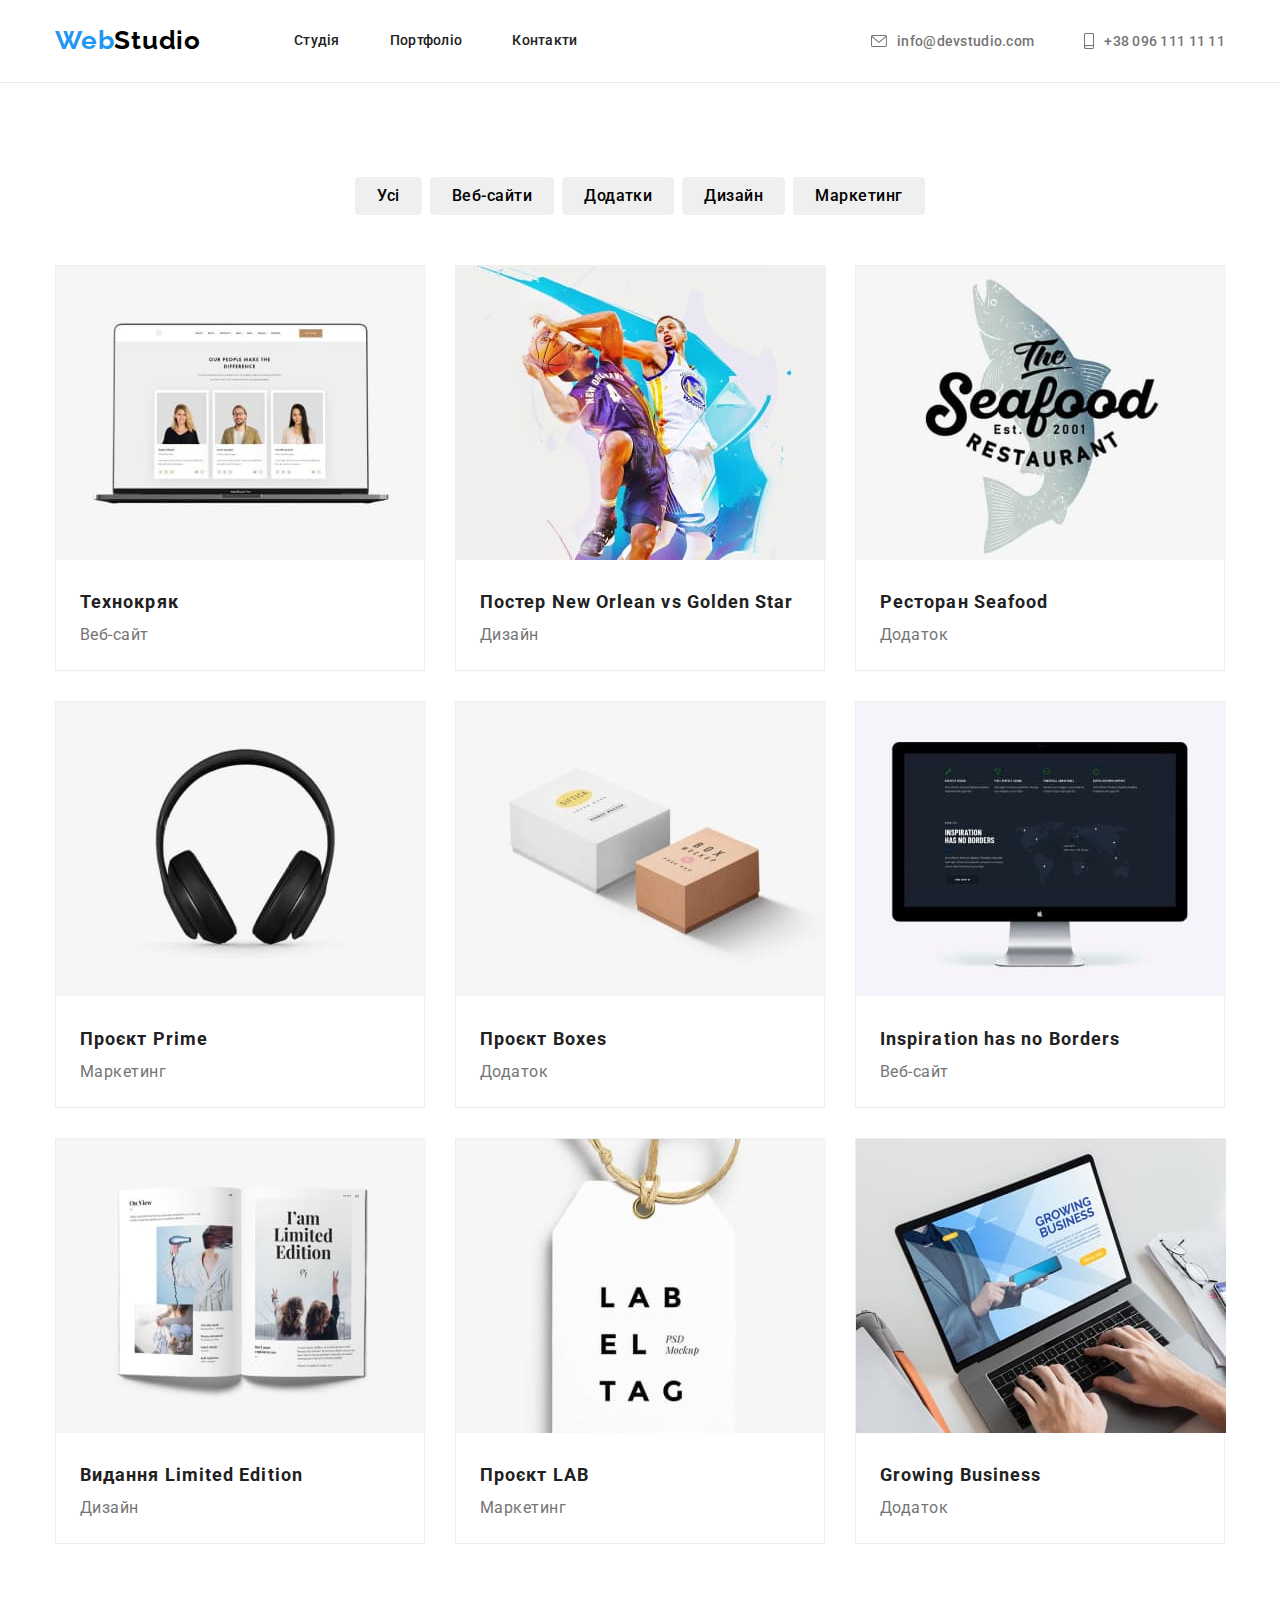
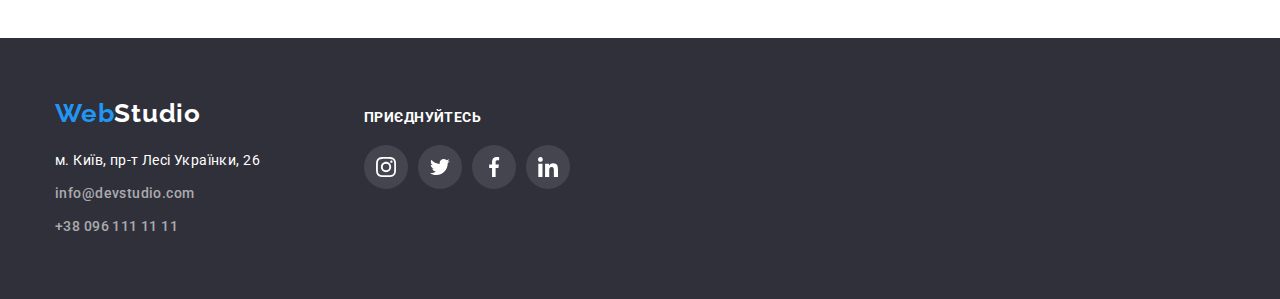
==== portfolio.html @ 9c5e0856 "upd" ====
<!DOCTYPE html>
<html lang="en">
  <head>
    <meta charset="UTF-8" />
    <meta http-equiv="X-UA-Compatible" content="IE=edge" />
    <meta name="viewport" content="width=device-width, initial-scale=1.0" />
    <title>Портфоліо</title>
    <link
      href="https://fonts.googleapis.com/css2?family=Raleway:wght@700&family=Roboto:wght@400;500;700;900&display=swap"
      rel="stylesheet"
    />
    <link rel="stylesheet" href="https://cdnjs.cloudflare.com/ajax/libs/modern-normalize/1.1.0/modern-normalize.min.css"> 
    <link href="./css/styles.css" rel="stylesheet" type="text/css" />
  </head>
  <body>
    <header class="head-border">
      <div class="container header">
        <nav class="site-nav">
          <a href="" class="site-logo"
            >Web<span class="studio-header">Studio</span></a
          >
          <ul class="site-nav list">
            <li><a href="./index.html" class="link">Студія</a></li>
            <li><a href="./portfolio.html" class="link">Портфоліо</a></li>
            <li><a href="" class="link">Контакти</a></li>
          </ul>
        </nav>
        <ul class="auth-nav">
          <li class="item">
            <a 
            href="mailto:info@devstudio.com" class="contact top-contact"
              ><svg class="mail-icon">
                <use href="./images/symbol-defs.svg#icon-envelope"></use>
                </svg><span contsct-text>info@devstudio.com</span> 
              </a
            >
          </li>
          <li class="item">
            <a 
            href="tel:+380961111111" class="contact top-contact" >
            <svg class="tel-icon">
              <use href="./images/symbol-defs.svg#icon-smartphone"></use>
              </svg><span class="contact-text">+38 096 111 11 11</span> </a>
          </li>
        </ul>
      </div>
    </header>
    <main>
      <section class="section portfolio-section">
            <div class="container">
              <ul class="list port-btn">
                <li><button type="button" class="button hover-btn">Усі</button></li>
                <li><button type="button" class="button hover-btn">Веб-сайти</button></li>
                <li><button type="button" class="button hover-btn">Додатки</button></li>
                <li><button type="button" class="button hover-btn">Дизайн</button></li>
                <li><button type="button" class="button hover-btn">Маркетинг</button></li>
              </ul>
                      <ul class="list portfolio-list">
                  <li class="item port-flex">
                      <div class="studio-work">
                        <a href=""
                          ><img width: 370px; height: 294px; src="./images/techno.jpg"
                          alt="Технокряк">
                          <div class="port-name">
                            <h2 class="portfolio-title">Технокряк</h2>
                            <p class="portfolio-text">Веб-сайт</p>
                          </div>
                        </a>
                      </div>
                  </li>
              <li class="item port-flex">
                <div class="studio-work">
                  <a href=""
                    ><img width: 370px; height: 294px; src="./images/neworlean.jpg"
                    alt="Постер New Orlean vs Golden Star">
                    <div class="port-name">
                      <h2 class="portfolio-title">Постер New Orlean vs Golden Star</h2>
                      <p class="portfolio-text">Дизайн</p>
                    </div>
                  </a>
                </div>
              </li>
              <li class="item port-flex">
                <div class="studio-work">
                  <a href=""
                    ><img width: 370px; height: 294px; src="./images/seafood.jpg"
                    alt="Ресторан Seafood">
                    <div class="port-name">
                      <h2 class="portfolio-title">Ресторан Seafood</h2>
                      <p class="portfolio-text">Додаток</p>
                    </div>
                  </a>
                </div>
              </li>
              <li class="item port-flex">
                <div class="studio-work">
                  <a href=""
                    ><img width: 370px; height: 294px; src="./images/prime.jpg"
                    alt="Проєкт Prime">
                    <div class="port-name">
                      <h2 class="portfolio-title">Проєкт Prime</h2>
                      <p class="portfolio-text">Маркетинг</p>
                    </div>
                  </a>
                </div>
              </li>
              <li class="item port-flex">
                <div class="studio-work">
                  <a href=""
                    ><img width: 370px; height: 294px; src="./images/boxes.jpg"
                    alt="Проєкт Boxes">
                    <div class="port-name">
                      <h2 class="portfolio-title">Проєкт Boxes</h2>
                      <p class="portfolio-text">Додаток</p>
                    </div>
                  </a>
                </div>
              </li>
              <li class="item port-flex">
                  <div class="studio-work">
                    <a href=""
                      ><img width: 370px; height: 294px; src="./images/inspiration.jpg"
                      alt="Inspiration has no Borders">
                      <div class="port-name">
                        <h2 class="portfolio-title">Inspiration has no Borders</h2>
                        <p class="portfolio-text">Веб-сайт</p>
                      </div>
                    </a>
                  </div>
              </li>
              <li class="item port-flex">
                <div class="studio-work">
                  <a href=""
                    ><img width: 370px; height: 294px;
                    src="./images/limitededition.jpg" alt="Видання Limited Edition">
                    <div class="port-name">
                      <h2 class="portfolio-title">Видання Limited Edition</h2>
                      <p class="portfolio-text">Дизайн</p>
                    </div>
                  </a>
                <div>
                </div >
              </li>
              <li class="item port-flex">
                <div class="studio-work">
                  <a href=""
                    ><img width: 370px; height: 294px; src="./images/lab.jpg"
                    alt="Проєкт LAB">
                    <div class="port-name">
                      <h2 class="portfolio-title">Проєкт LAB</h2>
                      <p class="portfolio-text">Маркетинг</p>
                    </div>
                  </a>
                </div>
              </li>
              <li class="item port-flex">
                <div class="studio-work">
                  <a href=""
                    ><img width: 370px; height: 294px; src="./images/bussines.jpg"
                    alt="Growing Business">
                    <div class="port-name">
                      <h2 class="portfolio-title">Growing Business</h2>
                      <p class="portfolio-text">Додаток</p>
                    </div>
                  </a>
                </div>
              </li>
                      </ul>
            </div>
          </section>
    </main>
    <footer class="footer">
      <div class="container footer-divs ">
        <div class="div1">
          <a href="" class="logo-footer site-logo"
            >Web<span class="studio-footer">Studio</span></a
          >
          <address class="addres-fotter address">
            м. Київ, пр-т Лесі Українки, 26
          </address>
          <a href="mailto:info@devstudio.com" class="mail contact-footer contact"
            >info@devstudio.com</a
          >
          <a href="tel:+380961111111" class="contact-footer contact"
            >+38 096 111 11 11</a
          >
        </div>
          <div class="div2">
            <h4 class="footer-header">Приєднуйтесь</h4>
            <ul class="social-list">
              <li class="social-item">
                <a class="social-link foot-link link"
                 href="https://www.instagram.com"
                target="_blank"
                rel="nofollow noopener noreferrer"
                aria-label="instagram icon">
              <svg class="social-icon foot-icon">
              <use href="./images/symbol-defs.svg#icon-instagram-2"></use>
              </svg>
            </a>
              </li>
              <li class="social-item">
                <a class="social-link foot-link link" href="https://twitter.com"
                target="_blank"
                rel="nofollow noopener noreferrer"
                aria-label="twitter icon">
              <svg class="social-icon foot-icon">
              <use href="./images/symbol-defs.svg#icon-twitter"></use>
              </svg>
            </a>
              </li>
              <li class="social-item">
                <a class="social-link foot-link link" href="https://www.facebook.com"
                target="_blank"
                rel="nofollow noopener noreferrer"
                aria-label="facebook icon">
              <svg class="social-icon foot-icon">
              <use href="./images/symbol-defs.svg#icon-facebook-1"></use>
              </svg>
            </a>
              </li>
              <li class="social-item">
                <a class="social-link foot-link link" href="https://www.linkedin.com"
                target="_blank"
                rel="nofollow noopener noreferrer"
                aria-label="linkedin icon">
              <svg class="social-icon foot-icon">
              <use href="./images/symbol-defs.svg#icon-linkedin-1"></use>
              </svg>
            </a>
              </li>
            </ul>
          </div>
      </div>
    </footer>
  </body>
</html>
---- css/styles.css ----
:root {
  --primary-text-color: #757575;
  --title-text-color: #212121;
  --accent-color: #2196f3;
  --primary-white-color: #ffffff;
  --secondary-bg-color: #f5f4fa;
}

body {
  background-color: var(--primary-white-color);
  color: var(--primary-text-color);
  font-family: "Roboto", "Arial", sans-serif;
}
h1,
h2,
h3,
h4,
h5,
h6,
p {
  margin: 0px;
}
a {
  text-decoration: none;
}
.list {
  list-style: none;
}
.footer {
  background-color: #2f303a;
}
.section {
  padding-top: 94px;
  padding-bottom: 94px;
}
.hero-title {
  color: var(--primary-white-color);
  font-weight: 900;
  font-size: 44px;
  line-height: 1.36;
  text-align: center;
  letter-spacing: 0.06em;
  text-transform: uppercase;

  width: 696px;
  margin-left: auto;
  margin-right: auto;
  margin-bottom: 30px;
}

h1 {
  margin-top: 0px;
}
h2 {
  color: var(--title-text-color);
  font-size: 36px;
  line-height: 1.17;
  text-align: center;
  letter-spacing: 0.03em;
}
h3 {
  color: var(--title-text-color);
  font-weight: 700;
}
ul {
  margin: 0;
  padding: 0;
  list-style: none;
}
.portfolio p {
  color: var(--primary-text-color);
  font-size: 16px;
  line-height: 1.88;
  letter-spacing: 0.03em;
}

.button {
  cursor: pointer;
  font-weight: 500;
  font-size: 16px;
  line-height: 1.63;
  text-align: center;
  letter-spacing: 0.03em;
  padding-left: 22px;
  padding-right: 22px;

  min-height: 38px;

  border: 0px;

  border-radius: 4px;
}
.list .port-btn {
  margin-bottom: 50px;
}
.btn {
  text-align: center;
}

.button:hover {
  font-weight: 500;
  font-size: 16px;
  line-height: 1.83;
  text-align: center;
  letter-spacing: 0.03em;
  background-color: var(--accent-color);
  color: var(--primary-white-color);
  box-shadow: 0px 4px 4px rgba(0, 0, 0, 0.15);
  border-radius: 4px;
}
.button:active {
  font-weight: 500;
  font-size: 16px;
  line-height: 1.83;
  text-align: center;
  letter-spacing: 0.03em;
  background-color: var(--accent-color);
  color: var(--primary-white-color);
  box-shadow: 0px 4px 4px rgba(0, 0, 0, 0.15);
  border-radius: 4px;
}
.site-logo {
  color: var(--accent-color);
  font-family: "Raleway";
  font-weight: 700;
  font-size: 26px;
  line-height: 1.2;
  letter-spacing: 0.03em;
  display: block;
  margin-right: 93px;
}
.studio-header {
  color: #000000;
}
.studio-footer {
  color: var(--primary-white-color);
}
.contact {
  color: var(--primary-text-color);
  font-weight: 500;
  font-size: 14px;
  line-height: 1.15;
  letter-spacing: 0.02em;
}
.site-nav {
  font-weight: 500;
  font-size: 14px;
  line-height: 1.15;
  letter-spacing: 0.02em;
  display: flex;
  align-items: center;
}
.site-nav li {
  margin-right: 50px;
}
.site-nav li:last-child {
  margin-right: 0;
}

.hero {
  background-color: #2f303a;
}
.hero button {
  color: var(--primary-white-color);
  background-color: var(--accent-color);
  font-weight: 700;
}

.team {
  background-color: #f5f4fa;
}
.team h3 {
  font-weight: 500;
  font-size: 16px;
  line-height: 1.19;
  text-align: center;
  letter-spacing: 0.03em;
}
.team p {
  font-size: 16px;
  line-height: 19px;
  text-align: center;
  letter-spacing: 0.03em;
}
.about h3 {
  font-size: 14px;
  line-height: 1.15;
  letter-spacing: 0.03em;
  text-transform: uppercase;
}
.about-header {
  margin-bottom: 10px;
  margin-top: 30px;
}
.about p {
  font-size: 14px;
  line-height: 1.71;
  letter-spacing: 0.03em;
}
.contact:hover {
  color: var(--accent-color);
}
.contact:focus {
  color: var(--accent-color);
}
.site-nav .link {
  color: var(--title-text-color);
  display: block;
  padding-top: 32px;
  padding-bottom: 32px;
  border-bottom: 2px solid transparent;
}
.site-nav .link:hover {
  color: var(--accent-color);
  border-radius: px;
  border-bottom: 2px solid #2196f3;
}
.site-nav .link:focus {
  color: var(--accent-color);
}

.address {
  color: var(--primary-white-color);
  font-style: normal;
  font-size: 14px;
  line-height: 1.71;
  letter-spacing: 0.03em;
}
.contact-footer {
  font-size: 14px;
  line-height: 1.71;
  letter-spacing: 0.03em;
  color: rgba(255, 255, 255, 0.6);
}
.hero .button {
  font-weight: 700;
}
.auth-nav {
  display: flex;
  margin-left: auto;
}
.auth-nav .item + .item {
  margin-left: 50px;
}
.header {
  display: flex;
  align-items: center;
}
.portfolio-text {
  color: #757575;
  font-weight: 400;
  font-size: 16px;
  line-height: 30px;
  letter-spacing: 0.03em;
}
.portfolio-title {
  font-size: 18px;
  line-height: 36px;
  letter-spacing: 0.06em;
}
.portfolio-list {
  display: flex;
  flex-wrap: wrap;
}
.portfolio-list .portfolio-title {
  text-align: left;
}
.port-name {
  padding-top: 20px;
  padding-bottom: 20px;
  padding-left: 24px;
  padding-right: 24px;
}

.port-btn {
  display: flex;
  align-items: center;
  justify-content: center;
  margin-bottom: 50px;
}
.port-btn li:not(:last-child) {
  margin-right: 8px;
}
.port-flex {
  margin-right: 30px;
}
.port-flex:nth-child(3n) {
  margin-right: 0;
}

.container {
  width: 1200px;
  margin-left: auto;
  margin-right: auto;
  padding-left: 15px;
  padding-right: 15px;
}
.work-header {
  margin-top: 0px;
  margin-bottom: 50px;
}
.work-list {
  display: flex;
  gap: 30px;
}
.about-list {
  display: flex;
  gap: 30px;
}
.team-list {
  display: flex;
  gap: 30px;
}
.footer {
  padding-top: 60px;
  padding-bottom: 60px;
  display: flex;
}
.logo-footer {
  margin-bottom: 20px;
}
.addres-fotter {
  margin-bottom: 9px;
}
.contact-footer {
  display: flex;
  flex-wrap: wrap;
}
.mail {
  margin-bottom: 9px;
}
.studio-work {
  border-top: none;
  border: 1px solid #eeeeee;
  width: 370px;
}
.port-flex:nth-child(-n + 6) {
  margin-bottom: 30px;
}

.name-header {
  margin-bottom: 10px;
}
.btn-section {
  margin-bottom: 50px;
  padding-bottom: 0px;
}
.portfolio-section {
  padding-top: 94px;
}
.btn-size {
  margin-left: 22px;
  margin-right: 22px;
}
.hero-btn {
  padding-top: 10px;
  padding-bottom: 10px;
  padding-left: 32px;
  padding-right: 32px;
  min-width: 216px;
  min-height: 50px;
}
.hero {
  padding-top: 200px;
  padding-bottom: 200px;
}
.btn-title {
  margin-left: 32px;
  margin-right: 32px;
}

.head-border {
  border-bottom: 1px solid #ececec;
}
.about {
  padding-bottom: 0px;
}
.li-width {
  width: 270px;
  
}
.team-text {
  padding-top: 30px;
  padding-bottom: 30px;
}

.hero {
  background-image: linear-gradient(
      to right,
      rgba(47, 48, 58, 0.4),
      rgba(47, 48, 58, 0.4)
    ),
    url("../images/herobackground.jpg");
  max-width: 1600px;
  background-position: center;
  background-repeat: no-repeat;
  background-size: cover;
  margin-left: auto;
  margin-right: auto;
}

.social-list {
  display: flex;
  justify-content: center;
  gap: 10px;
  margin-top: 16px;
}

.social-link {
  width: 44px;
  height: 44px;
  background-color: #ffffff;
  border-radius: 50%;
  display: flex;
  align-items: center;
  justify-content: center;
}

.social-icon {
  width: 20px;
  height: 20px;
  fill: #afb1b8;
}
.social-link:hover,
.social-link:focus {
  background-color: #2196f3;
}
.social-link:hover .social-icon {
  fill: #ffffff;
}
.social-link:focus .social-icon {
  fill: #ffffff;
}
.client-icon {
  width: 106px;
  height: 60px;
}
.client-header {
  text-align: center;
  font-weight: 700;
  font-size: 36px;
  line-height: 42px;
  text-align: center;
  letter-spacing: 0.03em;
  margin-left: auto;
  margin-right: auto;
  margin-bottom: 50px;
}
.client-list {
  display: flex;
  align-items: center;
  justify-content: center;
  gap: 30px;
}
.client-link {
  display: flex;
  align-items: center;
  justify-content: center;
  border: 1px solid #afb1b8;
  border-radius: 4px;
  color: #afb1b8;
  width: 170px;
  height: 92px;
  justify-content: center;
  align-items: center;
}
.client-icon {
  fill: currentColor;
}
.client-link:hover,
.client-link:focus {
  border-color: #2196f3;
  color: #2196f3;
}
.mail-icon {
  width: 16px;
  height: 12px;
  fill: #757575;
  margin-right: 10px;
}
.tel-icon {
  width: 10px;
  height: 16px;
  fill: #757575;
  margin-right: 10px;
}
.top-contact {
  display: flex;
  align-items: center;
}
.contact:hover .tel-icon {
  fill: #2196f3;
}
.contact:focus .tel-icon {
  fill: #2196f3;
}
.contact:focus .mail-icon {
  fill: #2196f3;
}

.work-div {
  width: 270px;
  height: 120px;
  background-color: #f5f4fa;
  display: flex;
  align-items: center;
  justify-content: center;
  border-radius: 4px;
}
.team-item {
  background-color: #ffffff;
  box-shadow: 0px 1px 3px rgba(0, 0, 0, 0.12), 0px 1px 1px rgba(0, 0, 0, 0.14),
    0px 2px 1px rgba(0, 0, 0, 0.2);
  border-radius: 0px 0px 4px 4px;
}
.port-flex:hover {
  box-shadow: 0px 1px 1px rgba(0, 0, 0, 0.12), 0px 4px 4px rgba(0, 0, 0, 0.06),
    1px 4px 6px rgba(0, 0, 0, 0.16);
}
.port-flex:focus {
  box-shadow: 0px 1px 1px rgba(0, 0, 0, 0.12), 0px 4px 4px rgba(0, 0, 0, 0.06),
    1px 4px 6px rgba(0, 0, 0, 0.16);
}

.hover-btn:hover {
  box-shadow: 0px 3px 1px rgba(0, 0, 0, 0.1), 0px 1px 2px rgba(0, 0, 0, 0.08),
    0px 2px 2px rgba(0, 0, 0, 0.12);
}
.hover-btn:focus {
  box-shadow: 0px 3px 1px rgba(0, 0, 0, 0.1), 0px 1px 2px rgba(0, 0, 0, 0.08),
    0px 2px 2px rgba(0, 0, 0, 0.12);
}
.footer-header {
  font-weight: 700;
  font-size: 14px;
  line-height: 16px;
  letter-spacing: 0.03em;
  text-transform: uppercase;

  color: #ffffff;
  margin-bottom: 20px;
}
.footer-divs {
  display: flex;
  align-items: baseline;
}
.div1 {
  margin-right: 70px;
}
.foot-link {
  background-color: rgba(255, 255, 255, 0.1);
}
.foot-icon {
  fill: #ffffff;
}
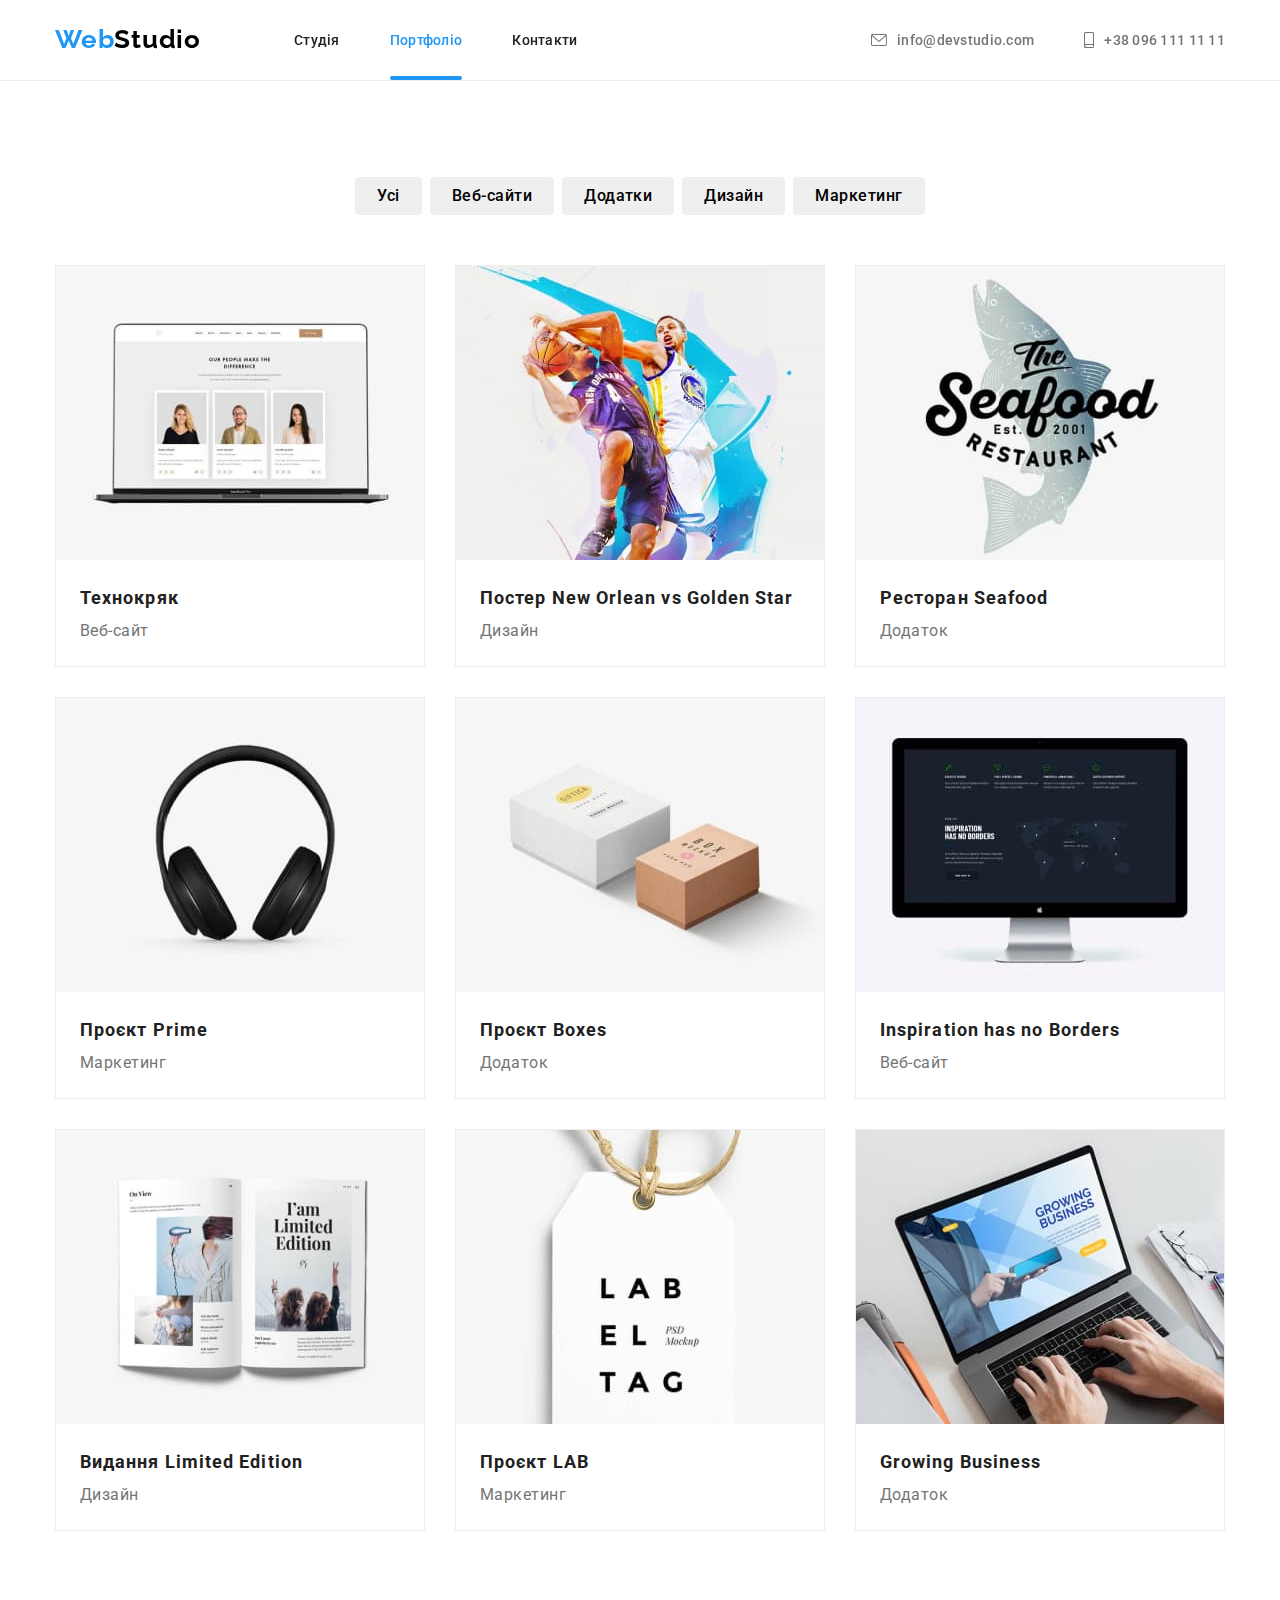
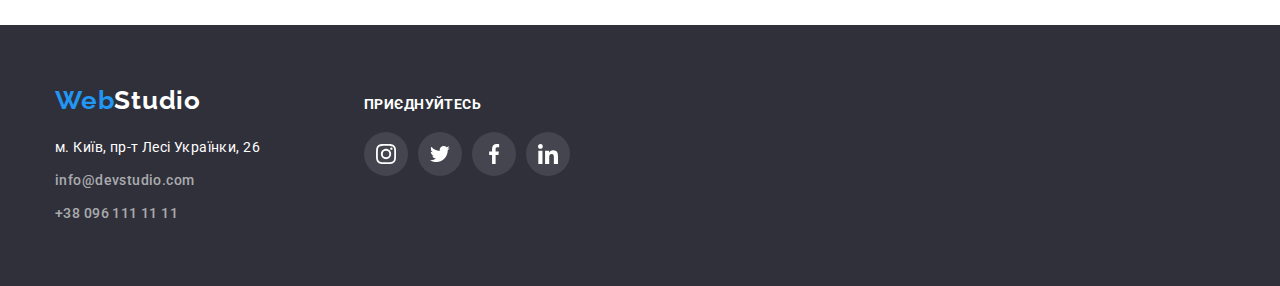
==== commit fafa62e7: "hw5" ====
--- a/portfolio.html
+++ b/portfolio.html
@@ -9,11 +9,14 @@
       href="https://fonts.googleapis.com/css2?family=Raleway:wght@700&family=Roboto:wght@400;500;700;900&display=swap"
       rel="stylesheet"
     />
-    <link rel="stylesheet" href="https://cdnjs.cloudflare.com/ajax/libs/modern-normalize/1.1.0/modern-normalize.min.css"> 
+    <link
+      rel="stylesheet"
+      href="https://cdnjs.cloudflare.com/ajax/libs/modern-normalize/1.1.0/modern-normalize.min.css"
+    />
     <link href="./css/styles.css" rel="stylesheet" type="text/css" />
   </head>
   <body>
-    <header class="head-border">
+    <header class="head-border" data-header>
       <div class="container header">
         <nav class="site-nav">
           <a href="" class="site-logo"
@@ -21,156 +24,232 @@
           >
           <ul class="site-nav list">
             <li><a href="./index.html" class="link">Студія</a></li>
-            <li><a href="./portfolio.html" class="link">Портфоліо</a></li>
+            <li>
+              <a href="./portfolio.html" class="link current">Портфоліо</a>
+            </li>
             <li><a href="" class="link">Контакти</a></li>
           </ul>
         </nav>
         <ul class="auth-nav">
           <li class="item">
-            <a 
-            href="mailto:info@devstudio.com" class="contact top-contact"
+            <a href="mailto:info@devstudio.com" class="contact top-contact"
               ><svg class="mail-icon">
-                <use href="./images/symbol-defs.svg#icon-envelope"></use>
-                </svg><span contsct-text>info@devstudio.com</span> 
-              </a
-            >
+                <use href="./images/symbol-defs.svg#icon-envelope"></use></svg
+              ><span contsct-text>info@devstudio.com</span>
+            </a>
           </li>
           <li class="item">
-            <a 
-            href="tel:+380961111111" class="contact top-contact" >
-            <svg class="tel-icon">
-              <use href="./images/symbol-defs.svg#icon-smartphone"></use>
-              </svg><span class="contact-text">+38 096 111 11 11</span> </a>
+            <a href="tel:+380961111111" class="contact top-contact">
+              <svg class="tel-icon">
+                <use href="./images/symbol-defs.svg#icon-smartphone"></use></svg
+              ><span class="contact-text">+38 096 111 11 11</span>
+            </a>
           </li>
         </ul>
       </div>
     </header>
     <main>
       <section class="section portfolio-section">
-            <div class="container">
-              <ul class="list port-btn">
-                <li><button type="button" class="button hover-btn">Усі</button></li>
-                <li><button type="button" class="button hover-btn">Веб-сайти</button></li>
-                <li><button type="button" class="button hover-btn">Додатки</button></li>
-                <li><button type="button" class="button hover-btn">Дизайн</button></li>
-                <li><button type="button" class="button hover-btn">Маркетинг</button></li>
-              </ul>
-                      <ul class="list portfolio-list">
-                  <li class="item port-flex">
-                      <div class="studio-work">
-                        <a href=""
-                          ><img width: 370px; height: 294px; src="./images/techno.jpg"
-                          alt="Технокряк">
-                          <div class="port-name">
-                            <h2 class="portfolio-title">Технокряк</h2>
-                            <p class="portfolio-text">Веб-сайт</p>
-                          </div>
-                        </a>
-                      </div>
-                  </li>
-              <li class="item port-flex">
-                <div class="studio-work">
-                  <a href=""
-                    ><img width: 370px; height: 294px; src="./images/neworlean.jpg"
-                    alt="Постер New Orlean vs Golden Star">
-                    <div class="port-name">
-                      <h2 class="portfolio-title">Постер New Orlean vs Golden Star</h2>
-                      <p class="portfolio-text">Дизайн</p>
-                    </div>
-                  </a>
-                </div>
-              </li>
-              <li class="item port-flex">
-                <div class="studio-work">
-                  <a href=""
-                    ><img width: 370px; height: 294px; src="./images/seafood.jpg"
+        <div class="container">
+          <ul class="list port-btn">
+            <li><button type="button" class="button hover-btn">Усі</button></li>
+            <li>
+              <button type="button" class="button hover-btn">Веб-сайти</button>
+            </li>
+            <li>
+              <button type="button" class="button hover-btn">Додатки</button>
+            </li>
+            <li>
+              <button type="button" class="button hover-btn">Дизайн</button>
+            </li>
+            <li>
+              <button type="button" class="button hover-btn">Маркетинг</button>
+            </li>
+          </ul>
+          <ul class="list portfolio-list">
+            <li class="item port-flex">
+              <a href="" class="img-hover">
+                <div class="animation">
+                  <div class="portfolio-img">
+                    <img width: 370px; height: 294px; src="./images/techno.jpg"
+                    alt="Технокряк">
+                  </div>
+                  <p class="studio-text">
+                    Ресурс пропонує комплексні пропозиції з різним рівнем
+                    функціоналу та сервісів. Все це дозволить відвідувачу
+                    отримати вичерпні відомості про компанію чи приватну особу.
+                  </p>
+                </div>
+                <div class="port-name">
+                  <h2 class="portfolio-title">Технокряк</h2>
+                  <p class="portfolio-text">Веб-сайт</p>
+                </div>
+              </a>
+            </li>
+            <li class="item port-flex">
+              <a href="" class="img-hover"
+                ><div class="animation">
+                  <div class="portfolio-img">
+                    <img width: 370px; height: 294px;
+                    src="./images/neworlean.jpg" alt="Постер New Orlean vs
+                    Golden Star">
+                  </div>
+                  <p class="studio-text">
+                    Ресурс пропонує комплексні пропозиції з різним рівнем
+                    функціоналу та сервісів. Все це дозволить відвідувачу
+                    отримати вичерпні відомості про компанію чи приватну особу.
+                  </p>
+                </div>
+                <div class="port-name">
+                  <h2 class="portfolio-title">
+                    Постер New Orlean vs Golden Star
+                  </h2>
+                  <p class="portfolio-text">Дизайн</p>
+                </div>
+              </a>
+            </li>
+            <li class="item port-flex">
+              <a href="" class="img-hover"
+                ><div class="animation">
+                  <div class="portfolio-img">
+                    <img width: 370px; height: 294px; src="./images/seafood.jpg"
                     alt="Ресторан Seafood">
-                    <div class="port-name">
-                      <h2 class="portfolio-title">Ресторан Seafood</h2>
-                      <p class="portfolio-text">Додаток</p>
-                    </div>
-                  </a>
-                </div>
-              </li>
-              <li class="item port-flex">
-                <div class="studio-work">
-                  <a href=""
-                    ><img width: 370px; height: 294px; src="./images/prime.jpg"
+                  </div>
+                  <p class="studio-text">
+                    Ресурс пропонує комплексні пропозиції з різним рівнем
+                    функціоналу та сервісів. Все це дозволить відвідувачу
+                    отримати вичерпні відомості про компанію чи приватну особу.
+                  </p>
+                </div>
+                <div class="port-name">
+                  <h2 class="portfolio-title">Ресторан Seafood</h2>
+                  <p class="portfolio-text">Додаток</p>
+                </div>
+              </a>
+            </li>
+            <li class="item port-flex">
+              <a href="" class="img-hover">
+                <div class="animation">
+                  <div class="portfolio-img">
+                    <img width: 370px; height: 294px; src="./images/prime.jpg"
                     alt="Проєкт Prime">
-                    <div class="port-name">
-                      <h2 class="portfolio-title">Проєкт Prime</h2>
-                      <p class="portfolio-text">Маркетинг</p>
-                    </div>
-                  </a>
-                </div>
-              </li>
-              <li class="item port-flex">
-                <div class="studio-work">
-                  <a href=""
-                    ><img width: 370px; height: 294px; src="./images/boxes.jpg"
+                  </div>
+                  <p class="studio-text">
+                    Ресурс пропонує комплексні пропозиції з різним рівнем
+                    функціоналу та сервісів. Все це дозволить відвідувачу
+                    отримати вичерпні відомості про компанію чи приватну особу.
+                  </p>
+                </div>
+
+                <div class="port-name">
+                  <h2 class="portfolio-title">Проєкт Prime</h2>
+                  <p class="portfolio-text">Маркетинг</p>
+                </div>
+              </a>
+            </li>
+            <li class="item port-flex">
+              <a href="" class="img-hover"
+                ><div class="animation">
+                  <div class="portfolio-img">
+                    <img width: 370px; height: 294px; src="./images/boxes.jpg"
                     alt="Проєкт Boxes">
-                    <div class="port-name">
-                      <h2 class="portfolio-title">Проєкт Boxes</h2>
-                      <p class="portfolio-text">Додаток</p>
-                    </div>
-                  </a>
-                </div>
-              </li>
-              <li class="item port-flex">
-                  <div class="studio-work">
-                    <a href=""
-                      ><img width: 370px; height: 294px; src="./images/inspiration.jpg"
-                      alt="Inspiration has no Borders">
-                      <div class="port-name">
-                        <h2 class="portfolio-title">Inspiration has no Borders</h2>
-                        <p class="portfolio-text">Веб-сайт</p>
-                      </div>
-                    </a>
-                  </div>
-              </li>
-              <li class="item port-flex">
-                <div class="studio-work">
-                  <a href=""
-                    ><img width: 370px; height: 294px;
-                    src="./images/limitededition.jpg" alt="Видання Limited Edition">
-                    <div class="port-name">
-                      <h2 class="portfolio-title">Видання Limited Edition</h2>
-                      <p class="portfolio-text">Дизайн</p>
-                    </div>
-                  </a>
-                <div>
-                </div >
-              </li>
-              <li class="item port-flex">
-                <div class="studio-work">
-                  <a href=""
-                    ><img width: 370px; height: 294px; src="./images/lab.jpg"
+                  </div>
+                  <p class="studio-text">
+                    Ресурс пропонує комплексні пропозиції з різним рівнем
+                    функціоналу та сервісів. Все це дозволить відвідувачу
+                    отримати вичерпні відомості про компанію чи приватну особу.
+                  </p>
+                </div>
+                <div class="port-name">
+                  <h2 class="portfolio-title">Проєкт Boxes</h2>
+                  <p class="portfolio-text">Додаток</p>
+                </div>
+              </a>
+            </li>
+            <li class="item port-flex">
+              <a href="" class="img-hover"
+                ><div class="animation">
+                  <div class="portfolio-img">
+                    <img width: 370px; height: 294px;
+                    src="./images/inspiration.jpg" alt="Inspiration has no
+                    Borders">
+                  </div>
+                  <p class="studio-text">
+                    Ресурс пропонує комплексні пропозиції з різним рівнем
+                    функціоналу та сервісів. Все це дозволить відвідувачу
+                    отримати вичерпні відомості про компанію чи приватну особу.
+                  </p>
+                </div>
+                <div class="port-name">
+                  <h2 class="portfolio-title">Inspiration has no Borders</h2>
+                  <p class="portfolio-text">Веб-сайт</p>
+                </div>
+              </a>
+            </li>
+            <li class="item port-flex">
+              <a href="" class="img-hover"
+                ><div class="animation">
+                  <div class="portfolio-img">
+                    <img width: 370px; height: 294px;
+                    src="./images/limitededition.jpg" alt="Видання Limited
+                    Edition">
+                  </div>
+                  <p class="studio-text">
+                    Ресурс пропонує комплексні пропозиції з різним рівнем
+                    функціоналу та сервісів. Все це дозволить відвідувачу
+                    отримати вичерпні відомості про компанію чи приватну особу.
+                  </p>
+                </div>
+                <div class="port-name">
+                  <h2 class="portfolio-title">Видання Limited Edition</h2>
+                  <p class="portfolio-text">Дизайн</p>
+                </div>
+              </a>
+            </li>
+            <li class="item port-flex">
+              <a href="" class="img-hover"
+                ><div class="animation">
+                  <div class="portfolio-img">
+                    <img width: 370px; height: 294px; src="./images/lab.jpg"
                     alt="Проєкт LAB">
-                    <div class="port-name">
-                      <h2 class="portfolio-title">Проєкт LAB</h2>
-                      <p class="portfolio-text">Маркетинг</p>
-                    </div>
-                  </a>
-                </div>
-              </li>
-              <li class="item port-flex">
-                <div class="studio-work">
-                  <a href=""
-                    ><img width: 370px; height: 294px; src="./images/bussines.jpg"
-                    alt="Growing Business">
-                    <div class="port-name">
-                      <h2 class="portfolio-title">Growing Business</h2>
-                      <p class="portfolio-text">Додаток</p>
-                    </div>
-                  </a>
-                </div>
-              </li>
-                      </ul>
-            </div>
-          </section>
+                  </div>
+                  <p class="studio-text">
+                    Ресурс пропонує комплексні пропозиції з різним рівнем
+                    функціоналу та сервісів. Все це дозволить відвідувачу
+                    отримати вичерпні відомості про компанію чи приватну особу.
+                  </p>
+                </div>
+                <div class="port-name">
+                  <h2 class="portfolio-title">Проєкт LAB</h2>
+                  <p class="portfolio-text">Маркетинг</p>
+                </div>
+              </a>
+            </li>
+            <li class="item port-flex">
+              <a href="" class="img-hover"
+                ><div class="animation">
+                  <div class="portfolio-img">
+                    <img width: 370px; height: 294px;
+                    src="./images/bussines.jpg" alt="Growing Business">
+                  </div>
+                  <p class="studio-text">
+                    Ресурс пропонує комплексні пропозиції з різним рівнем
+                    функціоналу та сервісів. Все це дозволить відвідувачу
+                    отримати вичерпні відомості про компанію чи приватну особу.
+                  </p>
+                </div>
+                <div class="port-name">
+                  <h2 class="portfolio-title">Growing Business</h2>
+                  <p class="portfolio-text">Додаток</p>
+                </div>
+              </a>
+            </li>
+          </ul>
+        </div>
+      </section>
     </main>
     <footer class="footer">
-      <div class="container footer-divs ">
+      <div class="container footer-divs">
         <div class="div1">
           <a href="" class="logo-footer site-logo"
             >Web<span class="studio-footer">Studio</span></a
@@ -178,60 +257,74 @@
           <address class="addres-fotter address">
             м. Київ, пр-т Лесі Українки, 26
           </address>
-          <a href="mailto:info@devstudio.com" class="mail contact-footer contact"
+          <a
+            href="mailto:info@devstudio.com"
+            class="mail contact-footer contact"
             >info@devstudio.com</a
           >
           <a href="tel:+380961111111" class="contact-footer contact"
             >+38 096 111 11 11</a
           >
         </div>
-          <div class="div2">
-            <h4 class="footer-header">Приєднуйтесь</h4>
-            <ul class="social-list">
-              <li class="social-item">
-                <a class="social-link foot-link link"
-                 href="https://www.instagram.com"
+        <div class="div2">
+          <h4 class="footer-header">Приєднуйтесь</h4>
+          <ul class="social-list">
+            <li class="social-item">
+              <a
+                class="social-link foot-link link"
+                href="https://www.instagram.com"
                 target="_blank"
                 rel="nofollow noopener noreferrer"
-                aria-label="instagram icon">
-              <svg class="social-icon foot-icon">
-              <use href="./images/symbol-defs.svg#icon-instagram-2"></use>
-              </svg>
-            </a>
-              </li>
-              <li class="social-item">
-                <a class="social-link foot-link link" href="https://twitter.com"
+                aria-label="instagram icon"
+              >
+                <svg class="social-icon foot-icon">
+                  <use href="./images/symbol-defs.svg#icon-instagram-2"></use>
+                </svg>
+              </a>
+            </li>
+            <li class="social-item">
+              <a
+                class="social-link foot-link link"
+                href="https://twitter.com"
                 target="_blank"
                 rel="nofollow noopener noreferrer"
-                aria-label="twitter icon">
-              <svg class="social-icon foot-icon">
-              <use href="./images/symbol-defs.svg#icon-twitter"></use>
-              </svg>
-            </a>
-              </li>
-              <li class="social-item">
-                <a class="social-link foot-link link" href="https://www.facebook.com"
+                aria-label="twitter icon"
+              >
+                <svg class="social-icon foot-icon">
+                  <use href="./images/symbol-defs.svg#icon-twitter"></use>
+                </svg>
+              </a>
+            </li>
+            <li class="social-item">
+              <a
+                class="social-link foot-link link"
+                href="https://www.facebook.com"
                 target="_blank"
                 rel="nofollow noopener noreferrer"
-                aria-label="facebook icon">
-              <svg class="social-icon foot-icon">
-              <use href="./images/symbol-defs.svg#icon-facebook-1"></use>
-              </svg>
-            </a>
-              </li>
-              <li class="social-item">
-                <a class="social-link foot-link link" href="https://www.linkedin.com"
+                aria-label="facebook icon"
+              >
+                <svg class="social-icon foot-icon">
+                  <use href="./images/symbol-defs.svg#icon-facebook-1"></use>
+                </svg>
+              </a>
+            </li>
+            <li class="social-item">
+              <a
+                class="social-link foot-link link"
+                href="https://www.linkedin.com"
                 target="_blank"
                 rel="nofollow noopener noreferrer"
-                aria-label="linkedin icon">
-              <svg class="social-icon foot-icon">
-              <use href="./images/symbol-defs.svg#icon-linkedin-1"></use>
-              </svg>
-            </a>
-              </li>
-            </ul>
-          </div>
+                aria-label="linkedin icon"
+              >
+                <svg class="social-icon foot-icon">
+                  <use href="./images/symbol-defs.svg#icon-linkedin-1"></use>
+                </svg>
+              </a>
+            </li>
+          </ul>
+        </div>
       </div>
     </footer>
+    <script src="./js/header-scroll.js"></script>
   </body>
 </html>
--- a/css/styles.css
+++ b/css/styles.css
@@ -10,6 +10,7 @@
   background-color: var(--primary-white-color);
   color: var(--primary-text-color);
   font-family: "Roboto", "Arial", sans-serif;
+  padding-top: 83px;
 }
 h1,
 h2,
@@ -89,6 +90,9 @@
   border: 0px;
 
   border-radius: 4px;
+  transition-property: background-color;
+  transition-duration: 250ms;
+  transition-timing-function: cubic-bezier(0.4, 0, 0.2, 1);
 }
 .list .port-btn {
   margin-bottom: 50px;
@@ -141,6 +145,9 @@
   font-size: 14px;
   line-height: 1.15;
   letter-spacing: 0.02em;
+  transition-property: background-color;
+  transition-duration: 250ms;
+  transition-timing-function: cubic-bezier(0.4, 0, 0.2, 1);
 }
 .site-nav {
   font-weight: 500;
@@ -208,12 +215,13 @@
   display: block;
   padding-top: 32px;
   padding-bottom: 32px;
-  border-bottom: 2px solid transparent;
+  position: relative;
+  transition-property: background-color;
+  transition-duration: 250ms;
+  transition-timing-function: cubic-bezier(0.4, 0, 0.2, 1);
 }
 .site-nav .link:hover {
   color: var(--accent-color);
-  border-radius: px;
-  border-bottom: 2px solid #2196f3;
 }
 .site-nav .link:focus {
   color: var(--accent-color);
@@ -333,6 +341,14 @@
   border-top: none;
   border: 1px solid #eeeeee;
   width: 370px;
+}
+.port-flex {
+  border-top: none;
+  border: 1px solid #eeeeee;
+  width: 370px;
+  transition-property: background-color;
+  transition-duration: 250ms;
+  transition-timing-function: cubic-bezier(0.4, 0, 0.2, 1);
 }
 .port-flex:nth-child(-n + 6) {
   margin-bottom: 30px;
@@ -372,12 +388,15 @@
 .head-border {
   border-bottom: 1px solid #ececec;
 }
+.no-transparency {
+  background-color: rgba(47, 48, 58, 0.4);
+  backdrop-filter: blur(4px);
+}
 .about {
   padding-bottom: 0px;
 }
 .li-width {
   width: 270px;
-  
 }
 .team-text {
   padding-top: 30px;
@@ -414,6 +433,9 @@
   display: flex;
   align-items: center;
   justify-content: center;
+  transition-property: background-color;
+  transition-duration: 250ms;
+  transition-timing-function: cubic-bezier(0.4, 0, 0.2, 1);
 }
 
 .social-icon {
@@ -434,6 +456,9 @@
 .client-icon {
   width: 106px;
   height: 60px;
+  transition-property: background-color;
+  transition-duration: 250ms;
+  transition-timing-function: cubic-bezier(0.4, 0, 0.2, 1);
 }
 .client-header {
   text-align: center;
@@ -463,6 +488,9 @@
   height: 92px;
   justify-content: center;
   align-items: center;
+  transition-property: color;
+  transition-duration: 250ms;
+  transition-timing-function: cubic-bezier(0.4, 0, 0.2, 1);
 }
 .client-icon {
   fill: currentColor;
@@ -477,18 +505,30 @@
   height: 12px;
   fill: #757575;
   margin-right: 10px;
+  transition-property: background-color;
+  transition-duration: 250ms;
+  transition-timing-function: cubic-bezier(0.4, 0, 0.2, 1);
 }
 .tel-icon {
   width: 10px;
   height: 16px;
   fill: #757575;
   margin-right: 10px;
+  transition-property: background-color;
+  transition-duration: 250ms;
+  transition-timing-function: cubic-bezier(0.4, 0, 0.2, 1);
+  transition-property: background-color;
+  transition-duration: 250ms;
+  transition-timing-function: cubic-bezier(0.4, 0, 0.2, 1);
 }
 .top-contact {
   display: flex;
   align-items: center;
 }
 .contact:hover .tel-icon {
+  fill: #2196f3;
+}
+.contact:hover .mail-icon {
   fill: #2196f3;
 }
 .contact:focus .tel-icon {
@@ -553,3 +593,127 @@
 .foot-icon {
   fill: #ffffff;
 }
+.link {
+  position: relative;
+}
+.head-border {
+  position: fixed;
+  width: 100%;
+  top: 0;
+  z-index: 10;
+}
+
+.image {
+  position: relative;
+  height: 294px;
+  transition-property: background-color;
+  transition-duration: 250ms;
+  transition-timing-function: cubic-bezier(0.4, 0, 0.2, 1);
+}
+.image-text {
+  position: absolute;
+  bottom: 0;
+  left: 0;
+  width: 100%;
+  background: rgba(47, 48, 58, 0.8);
+  font-weight: 700;
+  font-size: 14px;
+  line-height: 16px;
+  text-align: center;
+  letter-spacing: 0.03em;
+  text-transform: uppercase;
+
+  color: #ffffff;
+  height: 70px;
+}
+.text-image {
+  padding-top: 27px;
+}
+.animation {
+  position: relative;
+  overflow: hidden;
+  height: 294px;
+}
+.studio-text {
+  display: none;
+  position: absolute;
+  top: +294px;
+  left: 0;
+  font-weight: 400;
+  font-size: 18px;
+  line-height: 28px;
+  letter-spacing: 0.03em;
+
+  color: #ffffff;
+  padding-top: 63px;
+  padding-left: 24px;
+  padding-right: 24px;
+
+  display: block;
+  background: rgba(33, 150, 243, 0.9);
+  height: 294px;
+  width: 370px;
+}
+.img-hover:hover .studio-text {
+  display: block;
+  background: rgba(33, 150, 243, 0.9);
+  height: 294px;
+  width: 370px;
+  transform: translateY(-294px);
+  transition-property: all;
+  transition-duration: 250ms;
+  transition-timing-function: cubic-bezier(0.4, 0, 0.2, 1);
+}
+
+.site-nav .link.current {
+  color: #2196f3;
+}
+.site-nav .link.current::after {
+  content: "";
+  display: block;
+  width: 100%;
+  height: 4px;
+  border-radius: 2px;
+  background-color: #2196f3;
+  position: absolute;
+  bottom: 0;
+  left: 0;
+}
+
+.backdrop {
+  position: fixed;
+
+  top: 0;
+  left: 0;
+  background-color: rgba(0, 0, 0, 0.2);
+  width: 100%;
+  height: 100%;
+}
+.backdrop.is-hidden {
+  opacity: 0;
+  pointer-events: none;
+}
+.modal {
+  position: absolute;
+  width: 528px;
+  height: 581px;
+  top: 221px;
+  left: 50%;
+  transform: translateX(-50%);
+  background: #ffffff;
+  box-shadow: 0px 1px 3px rgba(0, 0, 0, 0.12), 0px 1px 1px rgba(0, 0, 0, 0.14),
+    0px 2px 1px rgba(0, 0, 0, 0.2);
+  border-radius: 4px;
+}
+.icon-close {
+  color: #000000;
+}
+.button-close {
+  border: 1px solid rgba(0, 0, 0, 0.1);
+  background: #ffffff;
+  border-radius: 50%;
+  width: 30px;
+  height: 30px;
+  margin-left: 490px;
+  margin-top: 8px;
+}
